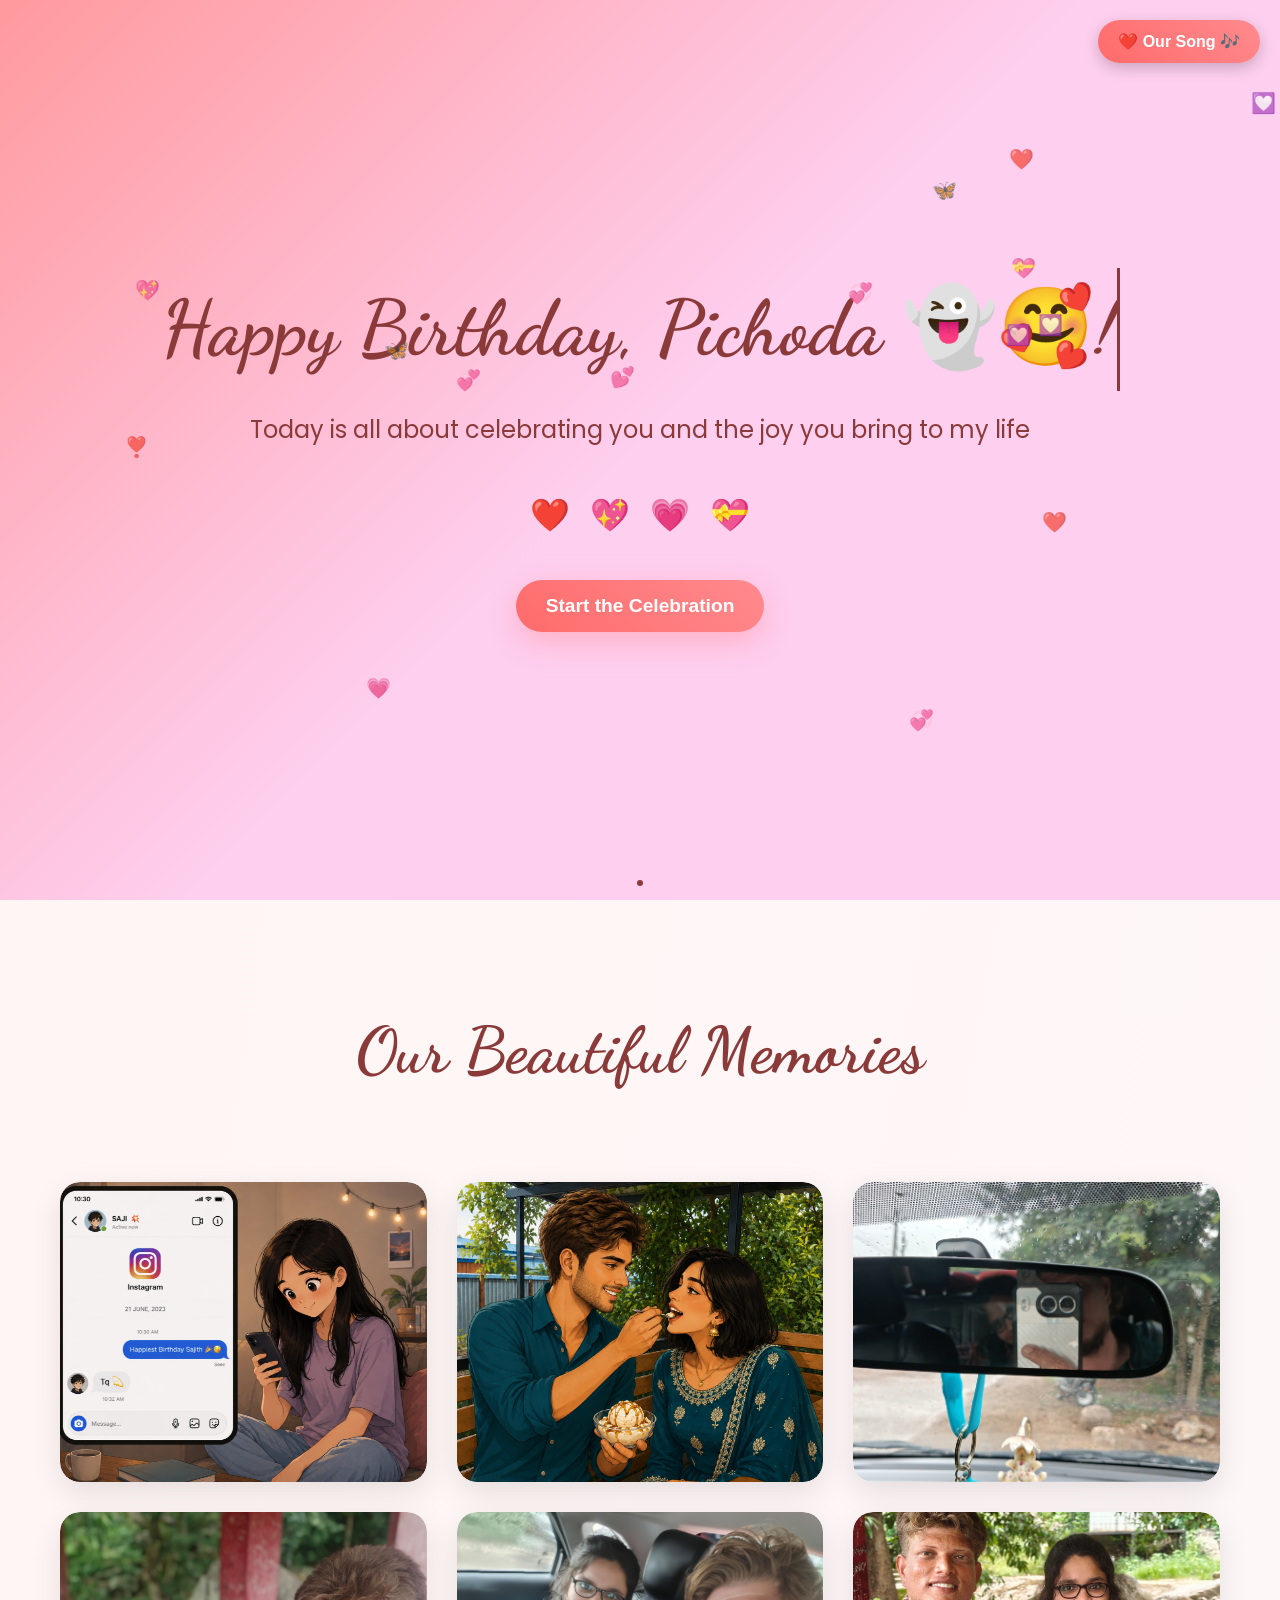
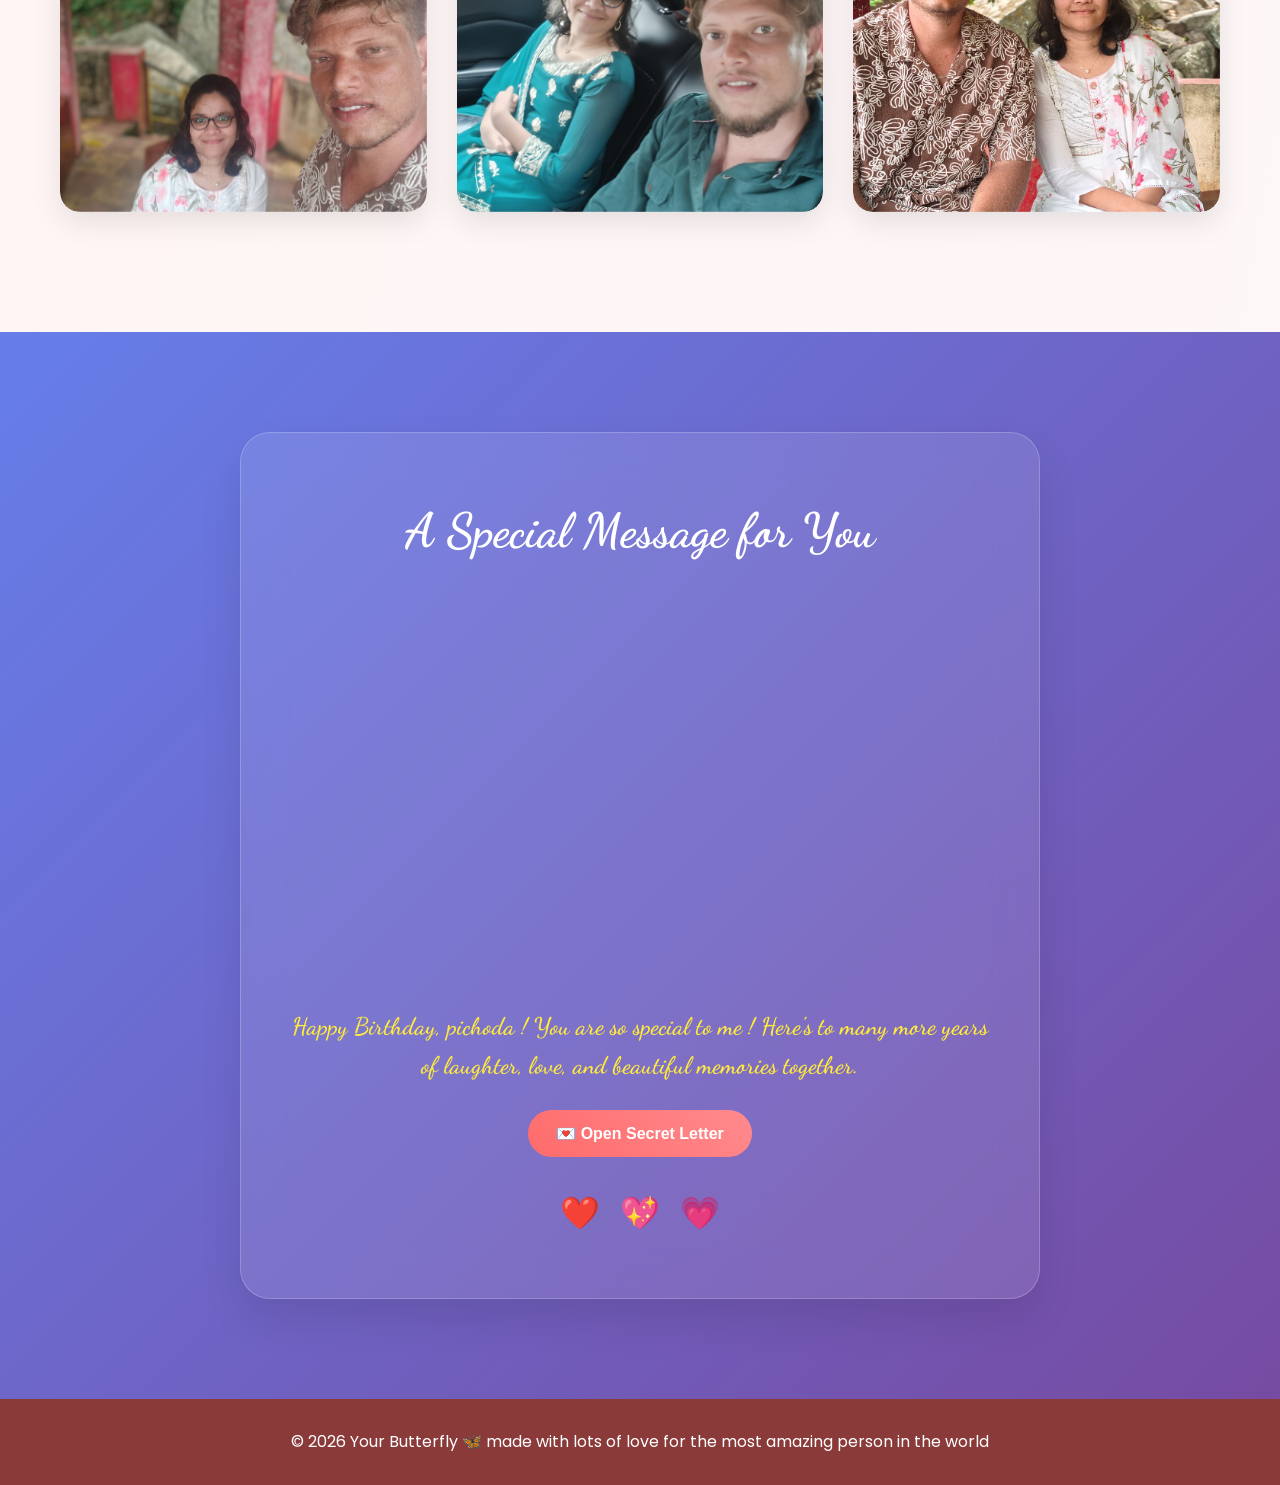
==== index.html @ 4371fb60 "Add files via upload" ====
<!DOCTYPE html>
<html lang="en">

<head>
   <meta charset="UTF-8">
   <meta name="viewport" content="width=device-width, initial-scale=1.0">
   
   <title>Happy Birthday</title>
   <link rel="stylesheet" href="styles.css">
   <link
        href="https://fonts.googleapis.com/css2?family=Dancing+Script:wght@400;600;700&family=Poppins:wght@300;400;500; 600;700&display=swap"
        rel="stylesheet">
        <link rel="icon" href="adwaitlogo.jpg" type="image/jpg">
</head>

<body>
    <!-- Floating Background Particles -->
    <div class="particles" id="particles"></div>

    <!-- Hero Section -->
    <section class="hero" id="hero">
        <div class="hero-content">
            <h1 class="typewriter" id="typewriter">Happy Birthday, Pichoda 👻🥰!</h1>
            <p class="subtitle fade-in">Today is all about celebrating you and the joy you bring to my life</p>
            <div class="floating-hearts">
                <div class="heart">❤️</div>
                <div class="heart">💖</div>
                <div class="heart">💗</div>
                <div class="heart">💝</div>
            </div>
            <button class="cta-button" onclick="scrollToSection('gallery')">
                Start the Celebration
            </button>
        </div>
        <div class="scroll-indicator">
            <div class="scroll-arrow"></div>
        </div>
    </section>

    <!-- Photo Gallery Section -->
    <section class="gallery-section" id="gallery">
        <div class="container">
            <h2 class="section-title">Our Beautiful Memories</h2>
            <div class="gallery-grid">
                <div class="photo-card" data-aos="fade-up" data-delay="100">
                    <div class="photo-container">
                        <img src="images/image_7.png" 
                             alt="Beautiful moment">
                        <div class="photo-overlay">
                            <div class="photo-caption">First Birthday wish and the way our friendship was started 🐵🤍</div>
                            <button class="like-btn" onclick="toggleLike(this)">
                                <span class="heart-icon">🤍</span>
                            </button>
                        </div>
                    </div>
                </div>
                
                <div class="photo-card" data-aos="fade-up" data-delay="200">
                    <div class="photo-container">
                        <img src="images/image_8.png" 
                             alt="Sweet memory">
                        <div class="photo-overlay">
                            <div class="photo-caption">Favorite Butterscotch ice cream with favorite person 🍨💖</div>
                            <button class="like-btn" onclick="toggleLike(this)">
                                <span class="heart-icon">🤍</span>
                            </button>
                        </div>
                    </div>
                </div>

                <div class="photo-card" data-aos="fade-up" data-delay="300">
                    <div class="photo-container">
                        <img src="images/image_3.jpg"
                             alt="Happy times">
                        <div class="photo-overlay">
                            <div class="photo-caption">Mirror capture 📸</div>
                            <button class="like-btn" onclick="toggleLike(this)">
                                <span class="heart-icon">🤍</span>
                            </button>
                        </div>
                    </div>
                </div>

                <div class="photo-card" data-aos="fade-up" data-delay="400">
                    <div class="photo-container">
                        <img src="images/image_5.jpg"
                             alt="Love moment">
                        <div class="photo-overlay">
                            <div class="photo-caption">Second selfie 📸 cheesy smile 😁</div>
                            <button class="like-btn" onclick="toggleLike(this)">
                                <span class="heart-icon">🤍</span>
                            </button>
                        </div>
                    </div>
                </div>
                
                <div class="photo-card" data-aos="fade-up" data-delay="500">
                    <div class="photo-container">
                        <img src="images/image_2.jpg"
                             alt="Love moment">
                        <div class="photo-overlay">
                            <div class="photo-caption">First selfie with favorite animal 🐾😉</div>
                            <button class="like-btn" onclick="toggleLike(this)">
                                <span class="heart-icon">🤍</span>
                            </button>
                        </div>
                    </div>
                </div>

                <div class="photo-card" data-aos="fade-up" data-delay="600">
                    <div class="photo-container">
                        <img src="images/image_6.jpg"
                             alt="Romantic moment">
                        <div class="photo-overlay">
                            <div class="photo-caption">Beautiful moment together 🌹</div>
                            <button class="like-btn" onclick="toggleLike(this)">
                                <span class="heart-icon">🤍</span>
                            </button>
                        </div>
                    </div>
                </div>
            </div>
        </div>
    </section>

    <!-- Birthday Message Section -->
    <section class="message-section" id="message">
        <div class="container">
            <div class="message-card">
                <h2 class="message-title">A Special Message for You</h2>
                <div class="message-content">
                    <p class="message-text fade-in-text">
                        Eroju ki mana friendship start ayi 3 years complete ayindhi, its been so special to me,
                        neelanti oka good caring loving person na life lo undatam, i felt so lucky.
                        ee 3 years journey lo naku chala supportive ga undi, netho special moments create chesukunela 
                        chesinandhuku chala chala thanks.
                    </p>
                    <p class="message-text fade-in-text">
                        Mana ee journey lo missunderstandings vachinappatiki, arguments vachinappatiki at the end of the day 
                        malli understand chesukoni solve chesukuntam.. yeppatiki elane ardham chesukuntuu undali..
                         I am so grateful for your patience, understanding, and the way you always find a way to make
                          things right between us. 
                        I wish manam yeppatiki elane okarini okaram support chesukuntuu, happy ga, as a best friends la undali.
                        Life lo yenni ups and downs vachina, you have to be strong and keep smiling.
                    </p>
                    <p class="message-signature fade-in-text">
                        Happy Birthday, pichoda ! You are so special to me ! 
                        Here's to many more years of laughter, love, and beautiful memories
                        together.
                    </p>
                </div>
                <button class="secret-btn"
                    onclick="window.location.href='letter.html'">
                     💌 Open Secret Letter
                </button>
                <div class="message-hearts">
                    <span class="heart-animation">❤️</span>
                    <span class="heart-animation">💖</span>
                    <span class="heart-animation">💗</span>
                </div>
            </div>
        </div>
    </section>
    
    <!-- Footer-->
    <footer class="footer">
        <div class="container">
            <p>&copy; 2026 Your Butterfly 🦋 made with lots of love for the most amazing person in the world</p>
        </div>
    </footer>

    <script src="script.js"></script>
</body>
<!-- Background Music -->
<audio id="birthdaySong" loop>
    <source src="song_1.mp3" type="audio/mpeg">
    Your browser does not support audio.
</audio>

<!-- Music Toggle Button -->
<button id="musicBtn" class="music-btn">
    ❤️ Our Song 🎶
</button>
</html>
---- styles.css ----
body {
    background: pink !important;
}

* {
    margin: 0;
    padding: 0;
    box-sizing: border-box;
}

body {
    font-family: 'Poppins', sans-serif;
    line-height: 1.6;
    color: #333;
    overflow-x: hidden;
    scroll-behavior: smooth;
}

/* Background Particles */
.particles {
    position: fixed;
    top: 0;
    left: 0;
    width: 100%;
    height: 100%;
    pointer-events: none;
    z-index: 1;
}

.particle {
    position: absolute;
    font-size: 20px;
    opacity: 0.7;
    animation: float 6s ease-in-out infinite;
}

@keyframes float {
    
    0%,
    100% {
        transform: translateY(0px) rotate(0deg); 
    }
    25% {
        transform: translateY(-20px) rotate(5deg); 
    }
    50% {
        transform: translateY(-10px) rotate(-5deg); 
    }
    75% {
        transform: translateY(-30px) rotate(3deg); 
    }
}

/* Hero Section */
.hero {
    min-height: 100vh;
    background: linear-gradient(135deg, #ff9a9e 0%, #fecfef 50%, #fecfef 100%);
    display: flex;
    align-items: center;
    justify-content: center;
    position: relative;
    overflow: hidden;
}

.hero-content {
    text-align: center;
    z-index: 2;
    position: relative;
    padding: 0 20px;
}

.typewriter {
    font-family: 'Dancing Script', cursive;
    font-size: clamp(2.5rem, 6vw, 5rem);
    font-weight: 700;
    color: #8b3a3a;
    margin-bottom: 20px;
    white-space: nowrap;
    overflow: hidden;
    border-right: 3px solid #8b3a3a;
    animation: typewriter 4s steps(26)  1s forwards, blink 1s infinite;
    width: 0;
}

@keyframes typewriter {
    to {
        width: 100%;
    }
}

@keyframes blink {
    0%,
    50% {
        border-color: #8b3a3a;
    }

    51%,
    100% {
        border-color: transparent;
    }
}

.subtitle {
    font-size: clamp(1.1rem, 2.5vw, 1.5rem);
    color: #8b3a3a;
    margin-bottom: 40px;
    opacity: 0;
    animation: fadeInUp 1s ease 3s forwards;
}

.floating-hearts {
    display: flex;
    justify-content: center;
    gap: 20px;
    margin: 40px 0;
    opacity: 0;
    animation: fadeInUp 1s ease 4s forwards;
}

.heart {
    font-size: 2rem;
    animation: bounce 1s ease-in-out infinite;
}

.heart:nth-child(1) {
    animation-delay: 0s;
}

.heart:nth-child(2) {
    animation-delay: 0.2s;
}

.heart:nth-child(3) {
    animation-delay: 0.4s;
}

.heart:nth-child(4) {
    animation-delay: 0.6s;
}

.heart:nth-child(5) {
    animation-delay: 0.8s;
}

@keyframes bounce {
    
    0%,
    20%,
    50%,
    80%,
    100% {
        transform: translateY(0);
    }
    40% {
        transform: translateY(-20px);
    }
    60% {
        transform: translateY(-10px);
    }
}

.cta-button {
    background: linear-gradient(45deg, #ff6b6b, #ff8a8e);
    color: #fff;
    border: none;
    padding: 15px 30px;
    font-size: 1.2rem;
    font-weight: 600;
    border-radius: 50px;
    cursor: pointer;
    transition: all 0.3s ease;
    box-shadow: 0 10px 30px rgba(255, 107, 107, 0.3);
    opacity: 0;
    animation: fadeInUp 1s ease 5s forwards;
}

.cta-button:hover {
    transform: translateY(-5px);
    box-shadow: 0 15px 40px rgba(255, 107, 107, 0.4);
    background: linear-gradient(45deg, #ff5555, #ff7777);
}

.scroll-indicator {
    position: absolute;
    bottom: 20px;
    left: 50%;
    transform: translateX(-50%);
    opacity: 0;
    animation: fadeInUp 1s ease 6s forwards;
}

.scroll-arrow::before {
    content: '';
    position: absolute;
    top: 0;
    left: 50%;
    transform: translateX(-50%);
    width: 6px;
    height: 6px;
    background: #8b3a3a;
    border-radius: 50%;
    animation: scrollDot 2s ease-in-out infinite;
}

@keyframes scrollDot {
    0% {
        top: 8px;
        opacity: 1;
    }
    100% {
        top: 32px;
        opacity: 0;
    }
}

/* Gallery Section */
.gallery-section {
    padding: 100px 0;
    background: linear-gradient(100deg, #fff5f5, #fef7f7 100%);
}

.container {
    max-width: 1200px;
    margin: 0 auto;
    padding: 0 20px;
}

.section-title {
    font-family: 'Dancing Script', cursive;
    font-size: clamp(2.5rem, 5vw, 4rem);
    color: #8b3a3a;
    text-align: center;
    margin-bottom: 60px;
    opacity: 0;
    transform: translateY(50px);
    transition: all 0.6s ease;
}

.section-title.aos-animate {
    opacity: 1;
    transform: translateY(0);
}

.gallery-grid {
    display: grid;
    grid-template-columns: repeat(auto-fit, minmax(300px, 1fr));
    gap: 30px;
    padding: 20px 0;
}

.photo-card {
    opacity: 0;
    transform: translateY(50px);
    transition: all 0.6s ease;
    border-radius: 20px;
    overflow: hidden;
    box-shadow: 0 10px 30px rgba(0, 0, 0, 0.1);
}

.photo-card.aos-animate {
    opacity: 1;
    transform: translateY(0);
}

.photo-container {
    position: relative;
    overflow: hidden;
    border-radius: 20px;
    height: 300px;
}

.photo-container img {
    width: 100%;
    height: 100%;
    object-fit: cover;
    transition: transform 0.5s ease;
}

.photo-container:hover img {
    transform: scale(1.1) rotate(20deg);
}

.photo-overlay {
    position: absolute;
    top: 0;
    left: 0;
    right: 0;
    bottom: 0;
    background: linear-gradient(to bottom, transparent 0%, rgba(0, 0, 0, 0.7) 100%);
    display: flex;
    flex-direction: column;
    justify-content: flex-end;
    padding: 20px;
    opacity: 0;
    transition: opacity 0.3s ease;
}

.photo-container:hover .photo-overlay {
    opacity: 1;
}

.photo-caption {
    color: #fff;
    font-size: 1.1rem;
    font-weight: 500;
    margin-bottom: 10px;
    transform: translateY(20px);
    transition: transform 0.3s ease;
}
.photo-container:hover .photo-caption {
    transform: translateY(0);
}

.like-btn {
    background: none;
    border: none;
    color: #fff;
    font-size: 1.5rem;
    cursor: pointer;
    align-self: flex-end;
    transition: transform 0.3s ease;
}

.like-btn:hover {
    transform: scale(1.2);
}

.like-btn.liked .heart-icon {
    color: #ff6b6b;
}

/* message section */
.message-section {
    padding: 100px 0;
    background: linear-gradient(135deg, #667eea 0%, #764ba2 100%);
    color: #fff;
}

.message-card {
    background: rgba(255, 255, 255, 0.1);
    backdrop-filter: blur(20px);
    border-radius: 30px;
    padding: 60px 40px;
    box-shadow: 0 20px 40px rgba(0, 0, 0, 0.1);
    border: 1px solid rgba(255, 255, 255, 0.2);
    text-align: center;
    max-width: 800px;
    margin: 0 auto;
}

.message-title {
    font-family: 'Dancing Script', cursive;
    font-size: clamp(2rem, 4vw, 3rem);
    margin-bottom: 40px;
    color: #fff;
}
    
.message-text {
    font-size: 1.1rem;
    line-height: 1.8;
    margin-bottom: 20px;
    opacity: 0;
    transform: translateY(30px);
    transition: all 0.6s ease;
}

.message-text.fade-in-animate {
    opacity: 1;
    transform: translateY(0);
}

.message-signature {
    font-family: 'Dancing Script', cursive;
    font-size: 1.5rem;
    font-weight: 600;
    margin-top: 30px;
    color: #ffeb3b;
}

.message-hearts {
    margin-top: 30px;
    display: flex;
    justify-content: center;
    gap: 20px;
}

.heart-animation {
    font-size: 2rem;
    animation: heartBeat 1.5s ease-in-out infinite;
}

.heart-animation:nth-child(1) {
    animation-delay: 0s;
}

.heart-animation:nth-child(2) {
    animation-delay: 0.3s;
}

.heart-animation:nth-child(3) {
    animation-delay: 0.6s;
}

@keyframes heartBeat {
    0%,
    100% {
        transform: scale(1);
    }
    25% {
        transform: scale(1.2);
    }
    50% {
        transform: scale(1.1);
    }
}

/* Footer */
.footer {
    background: #8b3a3a;
    color: #fff;
    text-align: center;
    padding: 30px 0;
}

/* Fade In Animation */
.fade-in {
    opacity: 0;
    animation: fadeInUp 1s ease forwards;
}
@keyframes fadeInUp {
    from {
        opacity: 0;
        transform: translateY(30px);
    }
    to {
        opacity: 1;
        transform: translateY(0);
    }
}

/* Responsive */
@media (max-width: 768px) {
    .typewriter {
        white-space: normal;
        border-right: none;
        animation: none;
        width: auto;
    }

    .gallery-grid {
        grid-template-columns: 1fr;
        gap: 20px;
    }

    .photo-container {
        height: 250px;
    }

    .message-card {
        padding: 40px 20px;
        margin: 0 20px;
    }

    .floating-hearts {
        flex-wrap: wrap;
        gap: 10px;
    }

    .heart {
        font-size: 1.5rem;
    }
}

@media (max-width: 480px) {
    .hero-content {
        padding: 0 15px;
    }

    .cta-button {
        padding: 12px 24px;
        font-size: 1rem;
    }

    .section-title {
        margin-bottom: 40px;
    }
}

/* Music Button */
.music-btn {
    position: fixed;
    top: 20px;
    right: 20px;
    z-index: 9999;

    background: linear-gradient(45deg, #ff6b6b, #ff8a8e);
    color: white;
    border: none;
    padding: 12px 20px;
    border-radius: 30px;
    cursor: pointer;
    font-size: 16px;
    font-weight: 600;

    box-shadow: 0 5px 15px rgba(0,0,0,0.2);
    transition: 0.3s;
}

.music-btn:hover {
    transform: scale(1.05);
}

.secret-btn {
    margin-top: 25px;
    padding: 14px 28px;
    border: none;
    border-radius: 50px;
    background: linear-gradient(45deg, #ff6b6b, #ff8a8e);
    color: white;
    font-size: 1rem;
    font-weight: 600;
    cursor: pointer;
    transition: all 0.3s ease;
}

.secret-btn:hover {
    transform: translateY(-3px);
    box-shadow: 0 10px 20px rgba(255, 107, 107, 0.4);
}
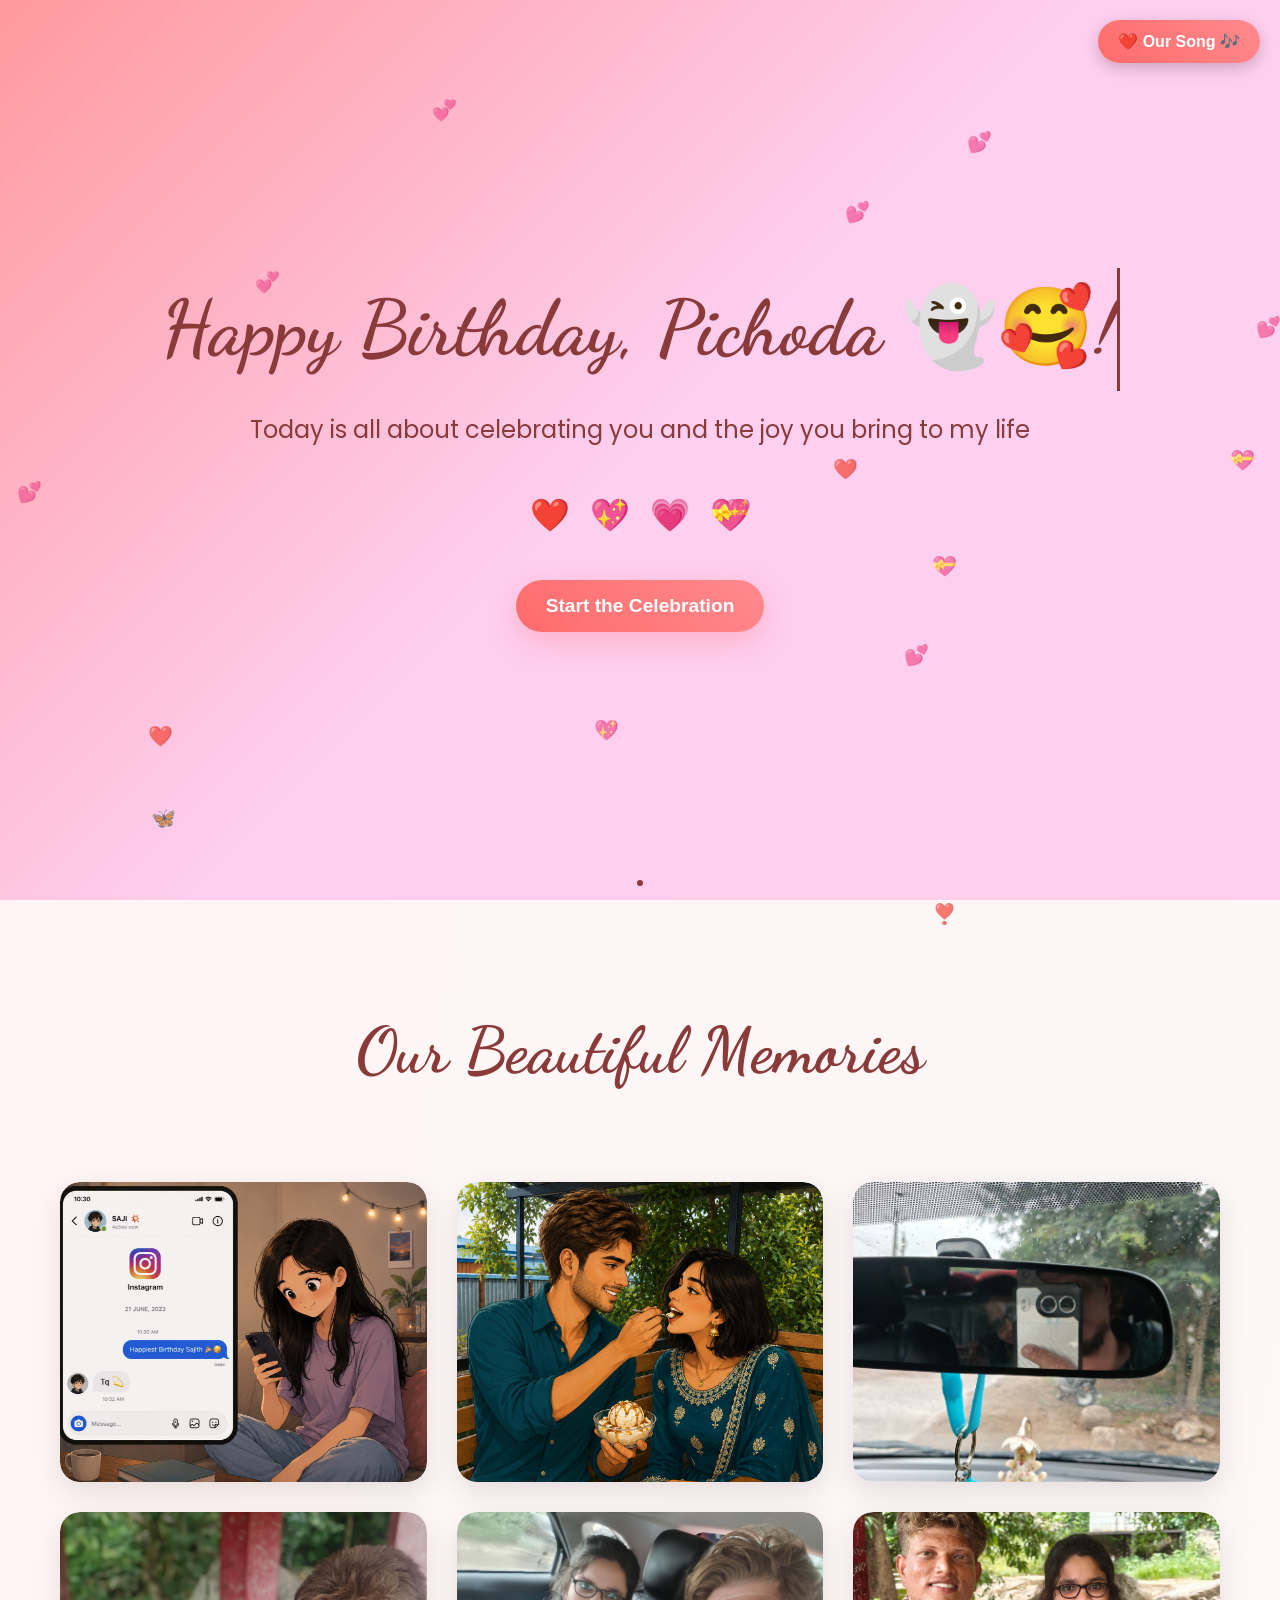
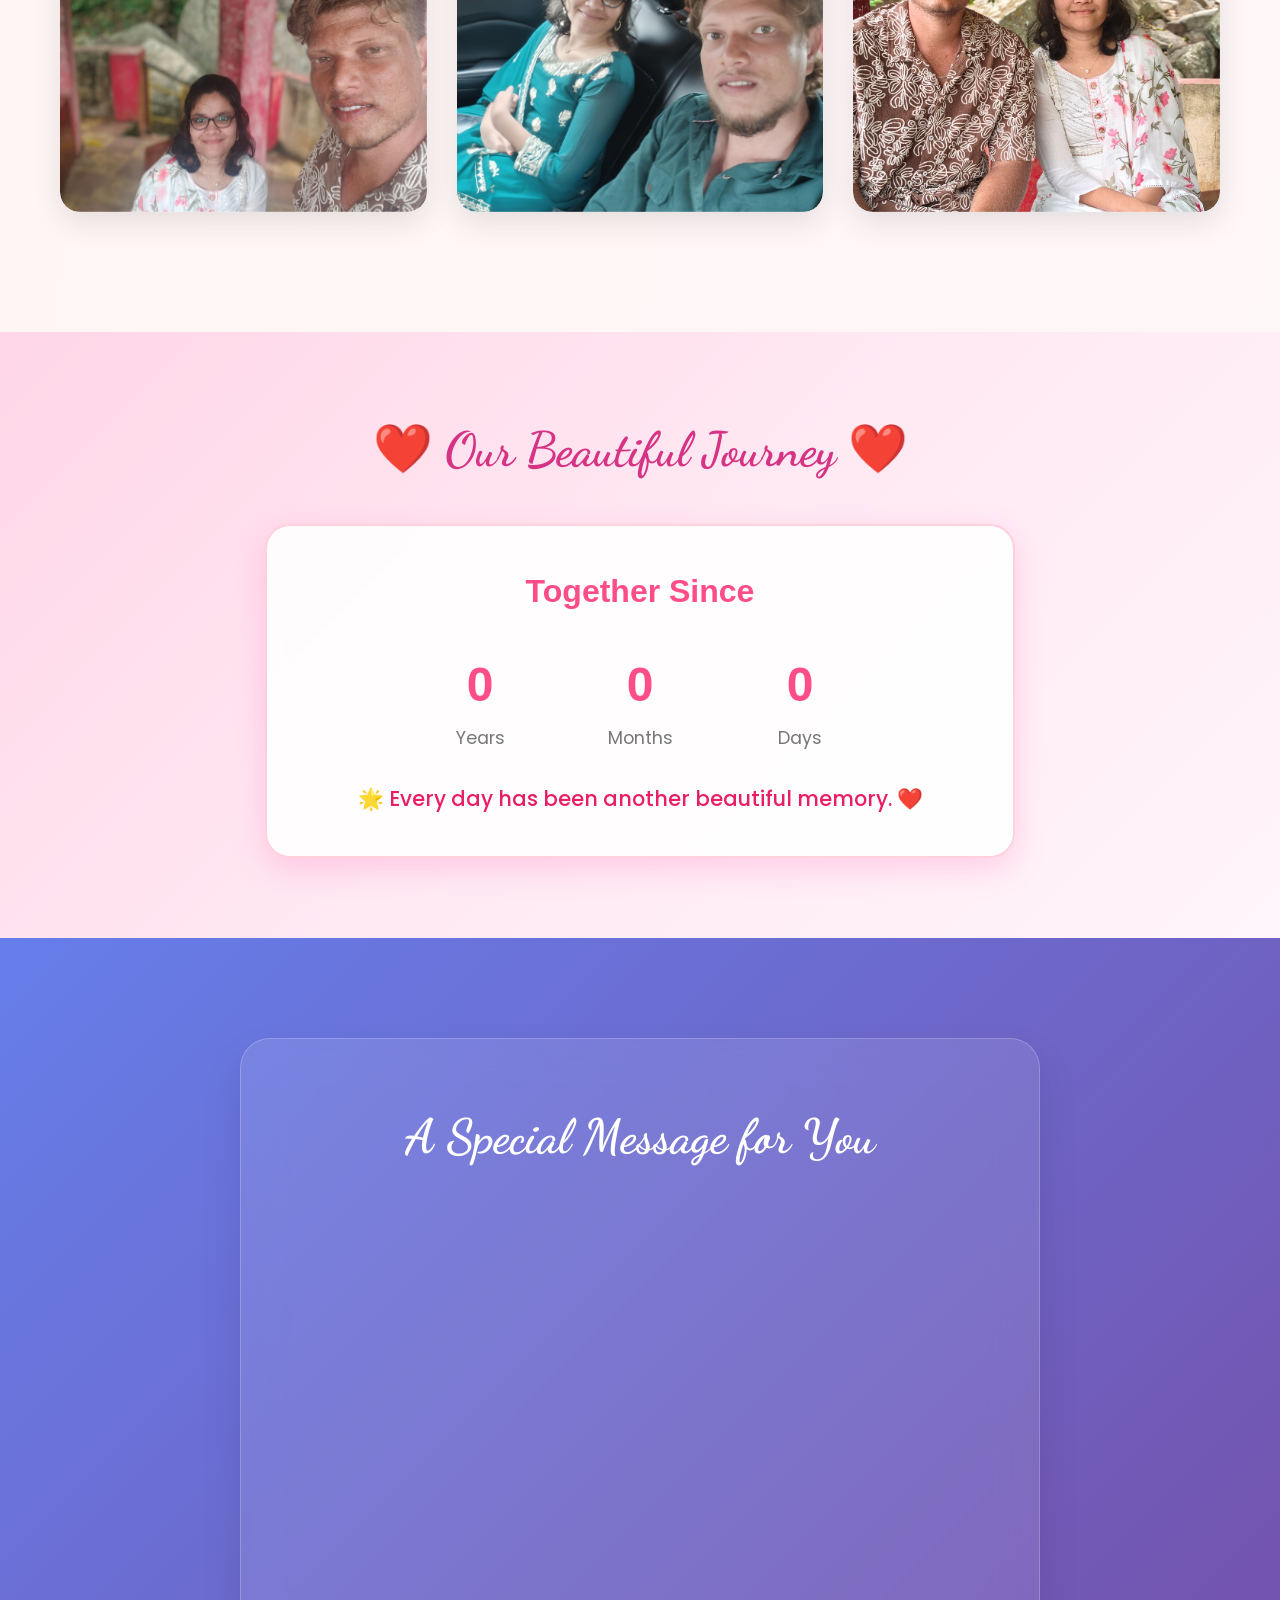
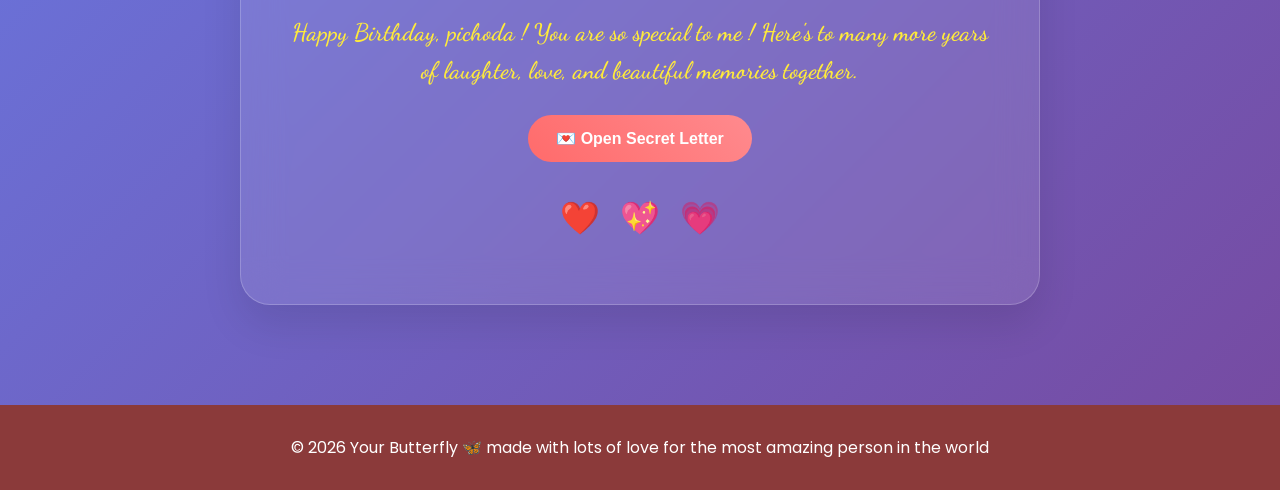
==== commit 755a7327: "Fix HTML formatting and update content" ====
--- a/index.html
+++ b/index.html
@@ -121,6 +121,34 @@
                 </div>
             </div>
         </div>
+    </section>
+    <section class="together-section">
+    <h2>❤️ Our Beautiful Journey ❤️</h2>
+
+    <div class="together-card">
+        <h3>Together Since</h3>
+
+        <div class="counter">
+            <div>
+                <span id="years">0</span>
+                <p>Years</p>
+            </div>
+
+            <div>
+                <span id="months">0</span>
+                <p>Months</p>
+            </div>
+
+            <div>
+                <span id="days">0</span>
+                <p>Days</p>
+            </div>
+        </div>
+
+        <p class="since-text">
+            🌟 Every day has been another beautiful memory. ❤️
+        </p>
+    </div>
     </section>
 
     <!-- Birthday Message Section -->
@@ -181,4 +209,4 @@
 <button id="musicBtn" class="music-btn">
     ❤️ Our Song 🎶
 </button>
-</html>+</html>
--- a/styles.css
+++ b/styles.css
@@ -527,3 +527,77 @@
     transform: translateY(-3px);
     box-shadow: 0 10px 20px rgba(255, 107, 107, 0.4);
 }
+
+.together-section{
+    padding:80px 20px;
+    background:linear-gradient(135deg,#ffd6e7,#ffe9f3,#fff5fa);
+    text-align:center;
+}
+
+.together-section h2{
+    font-family:'Dancing Script',cursive;
+    font-size:3rem;
+    color:#d63384;
+    margin-bottom:35px;
+}
+
+.together-card{
+    max-width:750px;
+    margin:auto;
+    background:rgba(255,255,255,0.9);
+    backdrop-filter:blur(10px);
+    padding:40px;
+    border-radius:25px;
+    box-shadow:0 10px 30px rgba(255,105,180,.25);
+    border:2px solid #ffd1dc;
+}
+
+.together-card h3{
+    font-size:2rem;
+    color:#ff4d88;
+    margin-bottom:30px;
+}
+
+.counter{
+    display:flex;
+    justify-content:center;
+    gap:40px;
+    flex-wrap:wrap;
+}
+
+.counter div{
+    min-width:120px;
+}
+
+.counter span{
+    display:block;
+    font-size:3rem;
+    font-weight:bold;
+    color:#ff4d88;
+}
+
+.counter p{
+    color:#777;
+    font-size:1.1rem;
+}
+
+.since-text{
+    margin-top:30px;
+    font-size:1.3rem;
+    color:#e91e63;
+    font-weight:500;
+}
+
+.extra-lines{
+    margin-top:25px;
+    font-size:1.1rem;
+    line-height:2;
+    color:#666;
+}
+
+/* Cute floating animation */
+.together-card:hover{
+    transform:translateY(-5px);
+    transition:.4s;
+    box-shadow:0 15px 40px rgba(255,105,180,.35);
+}
